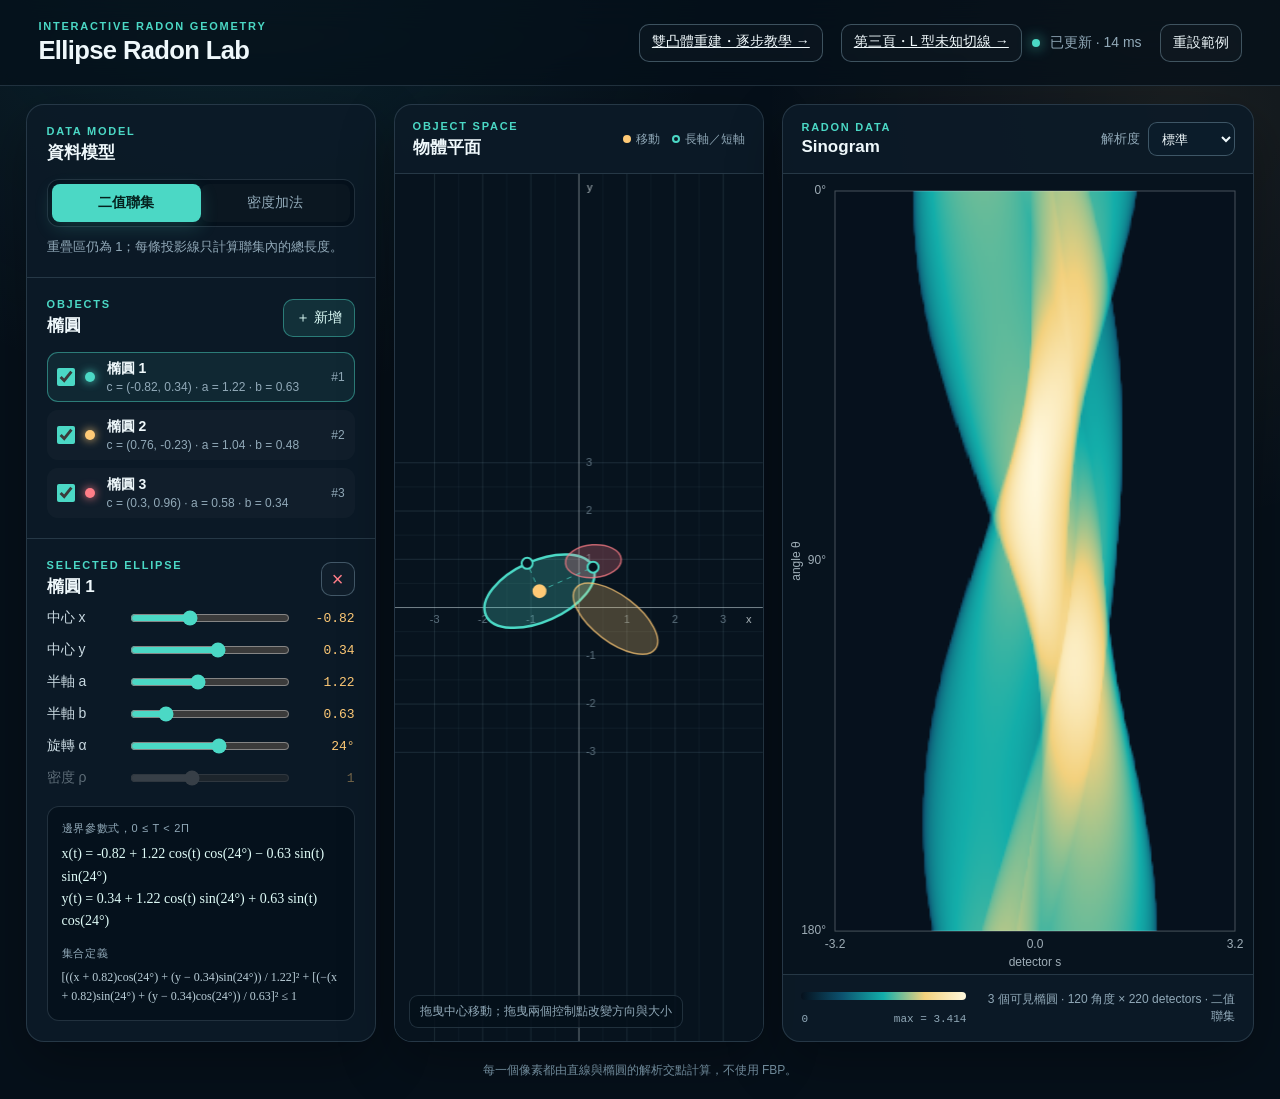
==== index.html @ c1998e99 "Add L-shape unknown-cut experiment and step-by-step reconstruction pages Search cuts using total sin" ====
<!doctype html>
<html lang="zh-Hant">
<head>
  <meta charset="utf-8">
  <meta name="viewport" content="width=device-width, initial-scale=1">
  <meta name="description" content="互動式橢圓 Radon transform 與 sinogram 視覺化工具">
  <meta name="theme-color" content="#08131f">
  <title>Ellipse Radon Lab</title>
  <link rel="icon" href="data:image/svg+xml,%3Csvg xmlns='http://www.w3.org/2000/svg' viewBox='0 0 64 64'%3E%3Crect width='64' height='64' rx='14' fill='%2308131f'/%3E%3Cellipse cx='29' cy='32' rx='20' ry='11' transform='rotate(-24 29 32)' fill='none' stroke='%234bd8c5' stroke-width='5'/%3E%3Cpath d='M49 12v40' stroke='%23ffca76' stroke-width='4' stroke-linecap='round'/%3E%3C/svg%3E">
  <link rel="stylesheet" href="styles.css">
</head>
<body>
  <header class="topbar">
    <div>
      <p class="eyebrow">INTERACTIVE RADON GEOMETRY</p>
      <h1>Ellipse Radon Lab</h1>
    </div>
    <div class="top-actions">
      <a class="button button-quiet" href="tutorial/index.html">雙凸體重建・逐步教學 →</a>
      <a class="button button-quiet" href="concave/index.html">第三頁・L 型未知切線 →</a>
      <span class="status-dot" aria-hidden="true"></span>
      <span id="computeStatus">準備完成</span>
      <button id="resetButton" class="button button-quiet" type="button">重設範例</button>
    </div>
  </header>

  <main class="workspace">
    <aside class="panel controls-panel" aria-label="橢圓控制區">
      <section class="section-block intro-block">
        <div class="section-heading">
          <div>
            <p class="section-kicker">DATA MODEL</p>
            <h2>資料模型</h2>
          </div>
        </div>
        <div class="segmented" role="radiogroup" aria-label="資料模型">
          <button class="segment is-active" type="button" data-mode="binary" role="radio" aria-checked="true">二值聯集</button>
          <button class="segment" type="button" data-mode="additive" role="radio" aria-checked="false">密度加法</button>
        </div>
        <p id="modeNote" class="supporting-text">重疊區仍為 1；每條射線只計算聯集內的總長度。</p>
      </section>

      <section class="section-block">
        <div class="section-heading">
          <div>
            <p class="section-kicker">OBJECTS</p>
            <h2>橢圓</h2>
          </div>
          <button id="addEllipseButton" class="button button-primary" type="button">＋ 新增</button>
        </div>
        <div id="ellipseList" class="ellipse-list" aria-live="polite"></div>
      </section>

      <section id="parameterSection" class="section-block parameter-section">
        <div class="section-heading compact-heading">
          <div>
            <p class="section-kicker">SELECTED ELLIPSE</p>
            <h2 id="selectedTitle">橢圓 1</h2>
          </div>
          <button id="deleteEllipseButton" class="icon-button danger" type="button" aria-label="刪除目前橢圓" title="刪除目前橢圓">×</button>
        </div>
        <div id="parameterControls" class="parameter-controls"></div>
        <div class="equation-card">
          <p class="equation-label">邊界參數式，0 ≤ t &lt; 2π</p>
          <div id="parametricEquation" class="equation"></div>
          <p class="equation-label equation-label-secondary">集合定義</p>
          <div id="implicitEquation" class="equation equation-small"></div>
        </div>
      </section>
    </aside>

    <section class="visual-column">
      <article class="panel canvas-card object-card">
        <div class="card-heading">
          <div>
            <p class="section-kicker">OBJECT SPACE</p>
            <h2>物體平面</h2>
          </div>
          <div class="legend-inline">
            <span><i class="legend-mark center-mark"></i>移動</span>
            <span><i class="legend-mark handle-mark"></i>長軸／短軸</span>
          </div>
        </div>
        <div class="canvas-wrap object-wrap">
          <canvas id="objectCanvas" tabindex="0" aria-label="可拖曳的橢圓物體平面；拖曳中心可移動，拖曳控制點可改變軸長與旋轉角度"></canvas>
          <div class="canvas-hint">拖曳中心移動；拖曳兩個控制點改變方向與大小</div>
        </div>
      </article>

      <article class="panel canvas-card sinogram-card">
        <div class="card-heading">
          <div>
            <p class="section-kicker">RADON DATA</p>
            <h2>Sinogram</h2>
          </div>
          <label class="select-label" for="resolutionSelect">
            解析度
            <select id="resolutionSelect">
              <option value="fast">快速</option>
              <option value="standard" selected>標準</option>
              <option value="fine">精細</option>
            </select>
          </label>
        </div>
        <div class="canvas-wrap sinogram-wrap">
          <canvas id="sinogramCanvas" aria-label="由目前橢圓配置計算出的 sinogram 熱度圖"></canvas>
        </div>
        <div class="sinogram-footer">
          <div class="color-scale" aria-hidden="true"></div>
          <div class="scale-labels"><span>0</span><span id="maxValueLabel">max = 0</span></div>
          <div id="dataSummary" class="data-summary">0 個可見橢圓</div>
        </div>
      </article>
    </section>
  </main>

  <footer>
    <p>每一個像素都由直線與橢圓的解析交點計算，不使用 FBP。</p>
  </footer>

  <script src="app.js"></script>
</body>
</html>
---- styles.css ----
:root {
  color-scheme: dark;
  --bg: #06101a;
  --panel: rgba(12, 27, 40, 0.92);
  --panel-2: #10283a;
  --line: rgba(159, 195, 214, 0.18);
  --line-strong: rgba(159, 195, 214, 0.35);
  --text: #eff8fb;
  --muted: #91a9b8;
  --teal: #4bd8c5;
  --teal-deep: #0f9f94;
  --gold: #ffca76;
  --danger: #ff7e88;
  --shadow: 0 20px 55px rgba(0, 0, 0, 0.3);
  font-family: Inter, "Noto Sans TC", "PingFang TC", "Microsoft JhengHei", sans-serif;
}

* { box-sizing: border-box; }

html { min-width: 320px; background: var(--bg); }

body {
  min-height: 100vh;
  margin: 0;
  color: var(--text);
  background:
    radial-gradient(circle at 18% -10%, rgba(44, 134, 143, 0.2), transparent 32rem),
    radial-gradient(circle at 92% 10%, rgba(255, 202, 118, 0.08), transparent 26rem),
    var(--bg);
  font-size: 16px;
}

button, input, select { font: inherit; }
button, select, input[type="range"] { cursor: pointer; }
button:focus-visible, input:focus-visible, select:focus-visible, canvas:focus-visible {
  outline: 2px solid var(--gold);
  outline-offset: 3px;
}

.topbar {
  display: flex;
  align-items: center;
  justify-content: space-between;
  gap: 20px;
  min-height: 86px;
  padding: 18px clamp(18px, 3vw, 42px);
  border-bottom: 1px solid var(--line);
  background: rgba(5, 16, 26, 0.72);
  backdrop-filter: blur(16px);
}

h1, h2, p { margin: 0; }
h1 { font-size: clamp(22px, 2vw, 30px); font-weight: 650; letter-spacing: -0.025em; }
h2 { font-size: 17px; font-weight: 650; }
.eyebrow, .section-kicker {
  color: var(--teal);
  font-size: 11px;
  font-weight: 750;
  letter-spacing: 0.16em;
}
.eyebrow { margin-bottom: 4px; }
.top-actions { display: flex; align-items: center; gap: 10px; color: var(--muted); font-size: 14px; }
.status-dot { width: 8px; height: 8px; border-radius: 50%; background: var(--teal); box-shadow: 0 0 14px var(--teal); }

.workspace {
  display: grid;
  grid-template-columns: minmax(300px, 350px) minmax(0, 1fr);
  gap: 18px;
  width: min(1540px, 100%);
  min-height: calc(100vh - 126px);
  margin: 0 auto;
  padding: 18px clamp(14px, 2vw, 28px) 20px;
}

.panel {
  border: 1px solid var(--line);
  border-radius: 18px;
  background: var(--panel);
  box-shadow: var(--shadow);
  overflow: hidden;
}

.controls-panel { align-self: stretch; overflow: visible; }
.section-block { padding: 20px; border-bottom: 1px solid var(--line); }
.section-block:last-child { border-bottom: 0; }
.section-heading, .card-heading { display: flex; align-items: center; justify-content: space-between; gap: 14px; }
.section-heading { margin-bottom: 15px; }
.section-heading .section-kicker, .card-heading .section-kicker { margin-bottom: 4px; }
.compact-heading { margin-bottom: 10px; }

.button, .icon-button, .segment {
  border: 1px solid var(--line-strong);
  color: var(--text);
  background: rgba(255, 255, 255, 0.025);
}
.button { min-height: 38px; padding: 8px 12px; border-radius: 10px; font-size: 14px; }
.button:hover, .icon-button:hover { border-color: rgba(75, 216, 197, 0.65); background: rgba(75, 216, 197, 0.08); }
.button-primary { border-color: rgba(75, 216, 197, 0.45); color: #dffffa; background: rgba(75, 216, 197, 0.12); }
.button-quiet { margin-left: 8px; }
.icon-button { width: 34px; height: 34px; border-radius: 10px; font-size: 20px; line-height: 1; }
.icon-button.danger { color: var(--danger); }

.segmented { display: grid; grid-template-columns: 1fr 1fr; padding: 4px; border: 1px solid var(--line); border-radius: 12px; background: rgba(3, 12, 20, 0.55); }
.segment { min-height: 38px; border: 0; border-radius: 8px; color: var(--muted); font-size: 14px; }
.segment.is-active { color: #05221f; background: var(--teal); font-weight: 700; box-shadow: 0 6px 18px rgba(75, 216, 197, 0.18); }
.supporting-text { margin-top: 10px; color: var(--muted); font-size: 13px; line-height: 1.55; }

.ellipse-list { display: grid; gap: 8px; }
.ellipse-row {
  display: grid;
  grid-template-columns: auto 12px minmax(0, 1fr) auto;
  align-items: center;
  gap: 10px;
  width: 100%;
  min-height: 43px;
  padding: 7px 9px;
  border: 1px solid transparent;
  border-radius: 11px;
  color: var(--text);
  background: rgba(255, 255, 255, 0.025);
}
.ellipse-row:hover { background: rgba(255, 255, 255, 0.05); }
.ellipse-row.is-selected { border-color: rgba(75, 216, 197, 0.48); background: rgba(75, 216, 197, 0.08); }
.visibility-toggle { width: 18px; height: 18px; margin: 0; accent-color: var(--teal); }
.color-dot { width: 10px; height: 10px; border-radius: 50%; box-shadow: 0 0 10px currentColor; }
.ellipse-select { min-width: 0; padding: 0; border: 0; color: inherit; background: transparent; text-align: left; cursor: pointer; }
.ellipse-select strong, .ellipse-select small { display: block; overflow: hidden; text-overflow: ellipsis; white-space: nowrap; }
.ellipse-select strong { font-size: 14px; font-weight: 620; }
.ellipse-select small { margin-top: 2px; color: var(--muted); font-size: 12px; }
.row-id { color: var(--muted); font-variant-numeric: tabular-nums; font-size: 12px; }

.parameter-controls { display: grid; gap: 12px; }
.control-row { display: grid; grid-template-columns: 72px minmax(0, 1fr) 58px; align-items: center; gap: 9px; }
.control-row label { color: #c9d9e1; font-size: 14px; }
.control-row input[type="range"] { width: 100%; accent-color: var(--teal); }
.control-row output { color: var(--gold); font-family: "SFMono-Regular", Consolas, monospace; font-size: 13px; text-align: right; }
.control-row.is-muted { opacity: 0.42; }
.control-row.is-muted input { cursor: not-allowed; }

.equation-card { margin-top: 18px; padding: 14px; border: 1px solid var(--line); border-radius: 12px; background: rgba(3, 12, 20, 0.55); }
.equation-label { color: var(--muted); font-size: 11px; letter-spacing: 0.06em; text-transform: uppercase; }
.equation-label-secondary { margin-top: 13px; }
.equation { margin-top: 7px; color: #dffbf7; font-family: "STIX Two Math", "Cambria Math", Georgia, serif; font-size: 14px; line-height: 1.6; overflow-wrap: anywhere; }
.equation-small { color: #b9cdd7; font-size: 12px; }

.visual-column { display: grid; grid-template-columns: minmax(0, 0.88fr) minmax(0, 1.12fr); gap: 18px; min-height: 0; }
.canvas-card { display: flex; min-height: 610px; flex-direction: column; }
.card-heading { min-height: 69px; padding: 14px 18px; border-bottom: 1px solid var(--line); }
.canvas-wrap { position: relative; flex: 1; min-height: 420px; background: #07131e; }
canvas { display: block; width: 100%; height: 100%; }
#objectCanvas { cursor: crosshair; touch-action: none; }
.canvas-hint { position: absolute; left: 14px; bottom: 13px; padding: 7px 10px; border: 1px solid var(--line); border-radius: 9px; color: var(--muted); background: rgba(5, 16, 26, 0.78); font-size: 12px; pointer-events: none; }
.legend-inline { display: flex; gap: 12px; color: var(--muted); font-size: 12px; }
.legend-inline span { display: flex; align-items: center; gap: 5px; }
.legend-mark { display: inline-block; width: 8px; height: 8px; border-radius: 50%; }
.center-mark { background: var(--gold); }
.handle-mark { border: 2px solid var(--teal); background: transparent; }

.select-label { display: flex; align-items: center; gap: 8px; color: var(--muted); font-size: 13px; }
select { min-height: 34px; padding: 5px 30px 5px 9px; border: 1px solid var(--line-strong); border-radius: 9px; color: var(--text); background: #0b1c2a; }
.sinogram-footer { position: relative; display: grid; grid-template-columns: minmax(110px, 165px) minmax(0, 1fr); align-items: center; column-gap: 14px; row-gap: 4px; min-height: 67px; padding: 12px 18px; border-top: 1px solid var(--line); }
.color-scale { height: 8px; border-radius: 999px; background: linear-gradient(90deg, #06111d, #0c526f, #13aeaa, #f3d17d, #fff8dd); }
.scale-labels { grid-column: 1; display: flex; justify-content: space-between; color: var(--muted); font-family: "SFMono-Regular", Consolas, monospace; font-size: 11px; }
.data-summary { grid-column: 2; grid-row: 1 / span 2; justify-self: end; max-width: 100%; color: var(--muted); font-size: 12px; line-height: 1.45; text-align: right; }

footer { padding: 0 20px 20px; color: #6f8999; font-size: 12px; text-align: center; }

@media (max-width: 1180px) {
  .workspace { grid-template-columns: 315px minmax(0, 1fr); }
  .visual-column { grid-template-columns: 1fr; }
  .canvas-card { min-height: 540px; }
}

@media (max-width: 780px) {
  .topbar { align-items: flex-start; }
  .top-actions { flex-wrap: wrap; justify-content: flex-end; }
  #computeStatus, .status-dot { display: none; }
  .workspace { grid-template-columns: 1fr; }
  .controls-panel { order: 0; }
  .visual-column { order: 1; }
  .canvas-card { min-height: 500px; }
}

@media (max-width: 520px) {
  .topbar { padding: 15px; }
  .button-quiet { margin-left: 0; }
  .workspace { padding: 10px; }
  .section-block, .card-heading { padding-left: 14px; padding-right: 14px; }
  .control-row { grid-template-columns: 62px minmax(0, 1fr) 52px; }
  .legend-inline { display: none; }
  .select-label { font-size: 0; }
  .select-label select { font-size: 13px; }
  .canvas-card { min-height: 460px; }
  .canvas-wrap { min-height: 360px; }
}
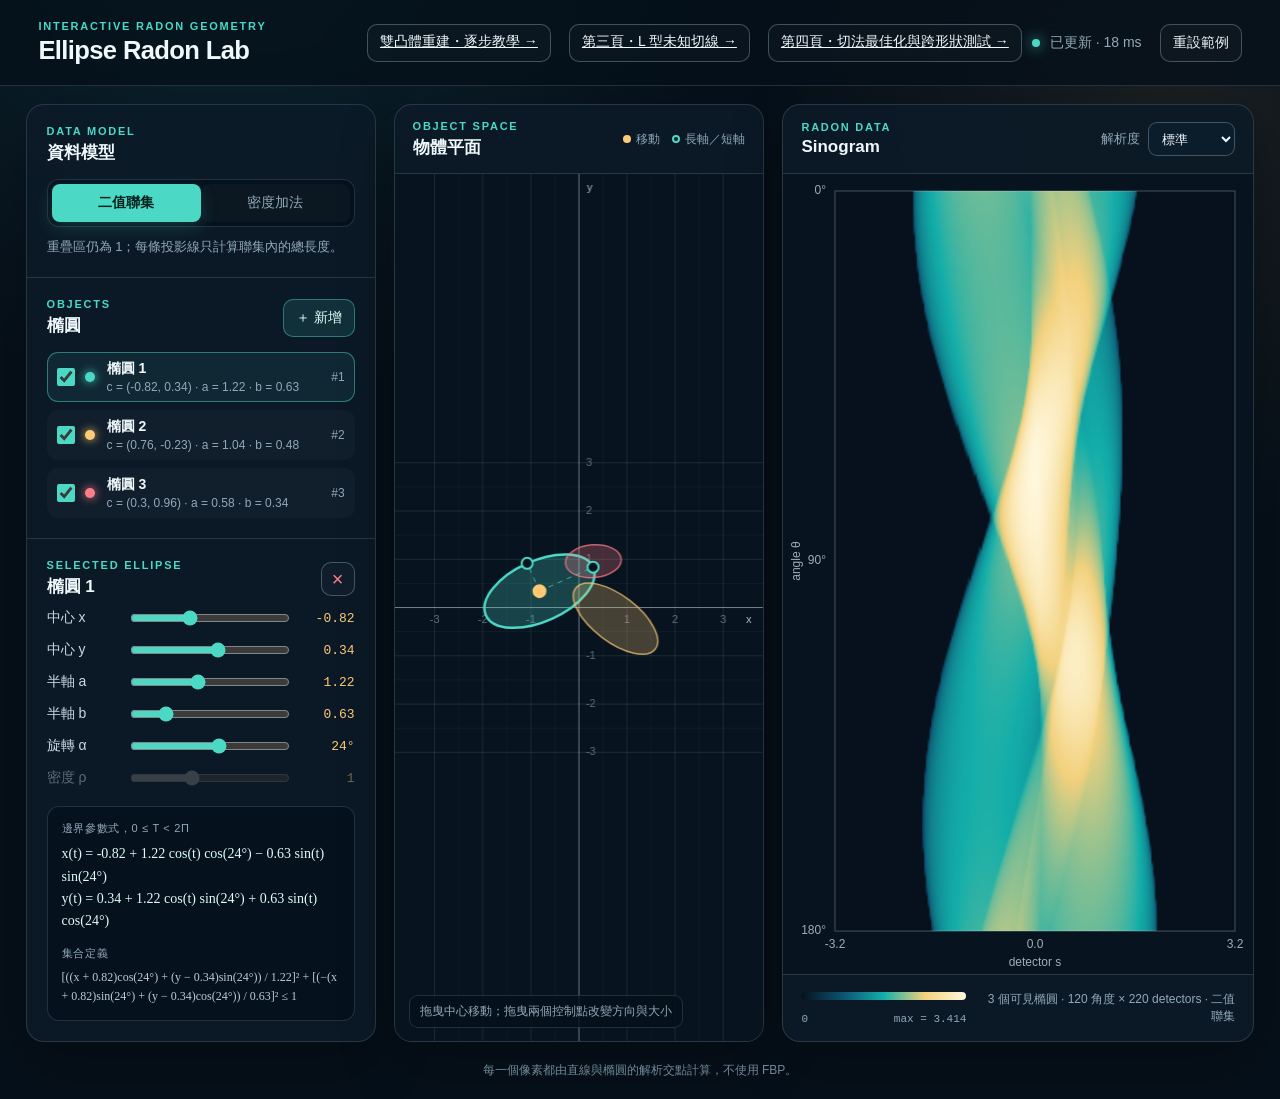
==== commit a718d4e3: "Define finite cut optimization and test six nonconvex phantoms" ====
--- a/index.html
+++ b/index.html
@@ -18,6 +18,7 @@
     <div class="top-actions">
       <a class="button button-quiet" href="tutorial/index.html">雙凸體重建・逐步教學 →</a>
       <a class="button button-quiet" href="concave/index.html">第三頁・L 型未知切線 →</a>
+      <a class="button button-quiet" href="concave/optimization.html">第四頁・切法最佳化與跨形狀測試 →</a>
       <span class="status-dot" aria-hidden="true"></span>
       <span id="computeStatus">準備完成</span>
       <button id="resetButton" class="button button-quiet" type="button">重設範例</button>
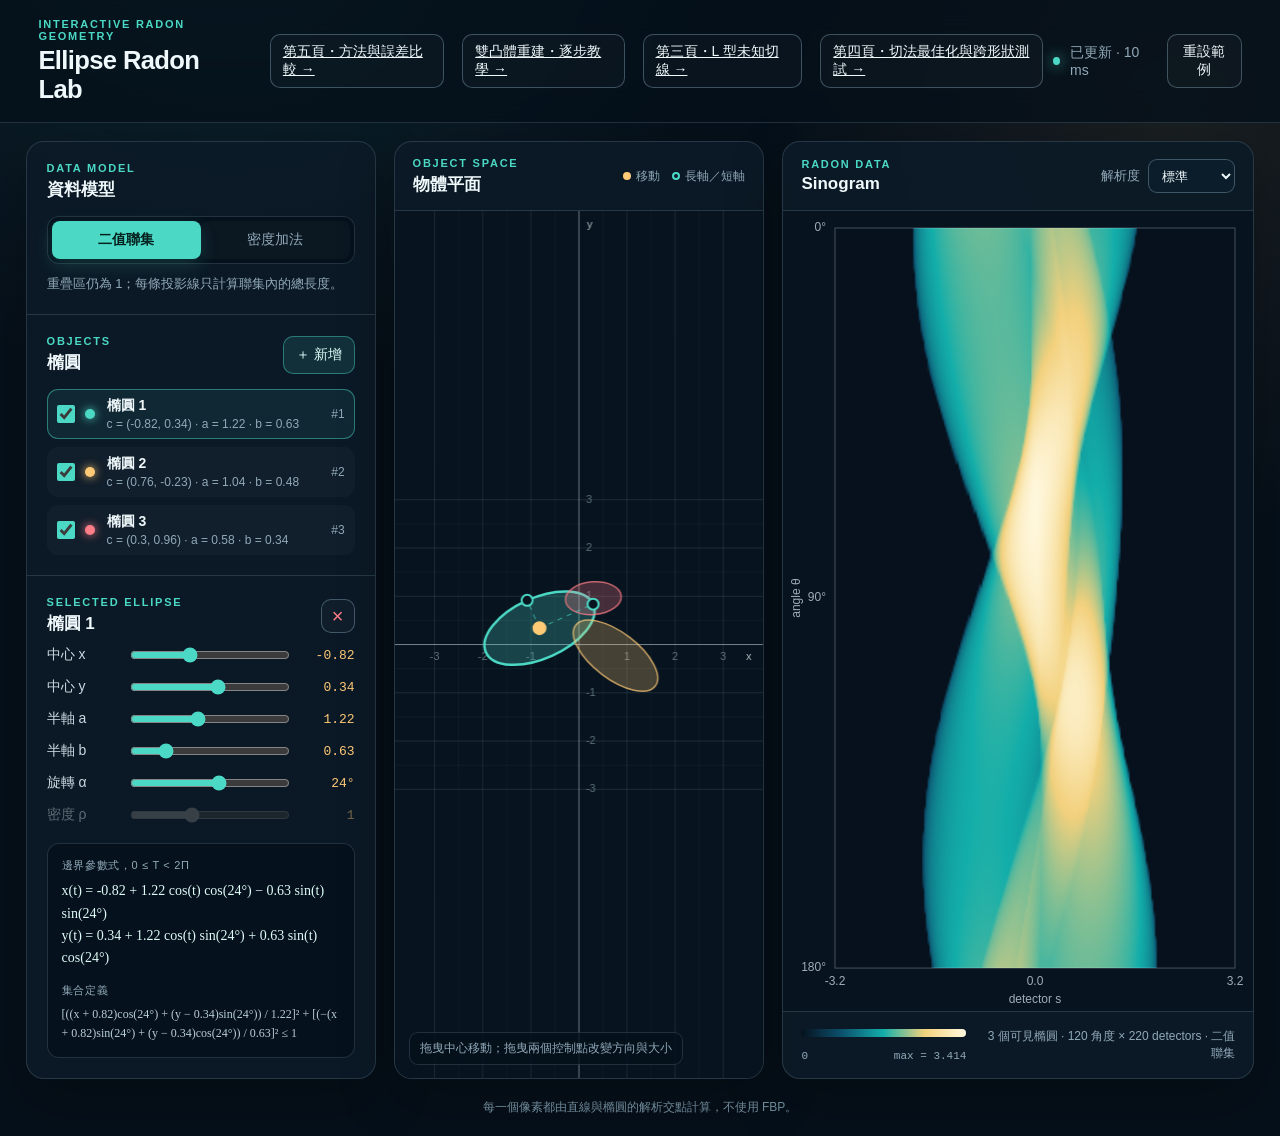
==== commit ffb43e4b: "Link fifth-page comparison from homepage" ====
--- a/index.html
+++ b/index.html
@@ -16,6 +16,7 @@
       <h1>Ellipse Radon Lab</h1>
     </div>
     <div class="top-actions">
+      <a class="button button-quiet" href="results/index.html">第五頁・方法與誤差比較 →</a>
       <a class="button button-quiet" href="tutorial/index.html">雙凸體重建・逐步教學 →</a>
       <a class="button button-quiet" href="concave/index.html">第三頁・L 型未知切線 →</a>
       <a class="button button-quiet" href="concave/optimization.html">第四頁・切法最佳化與跨形狀測試 →</a>
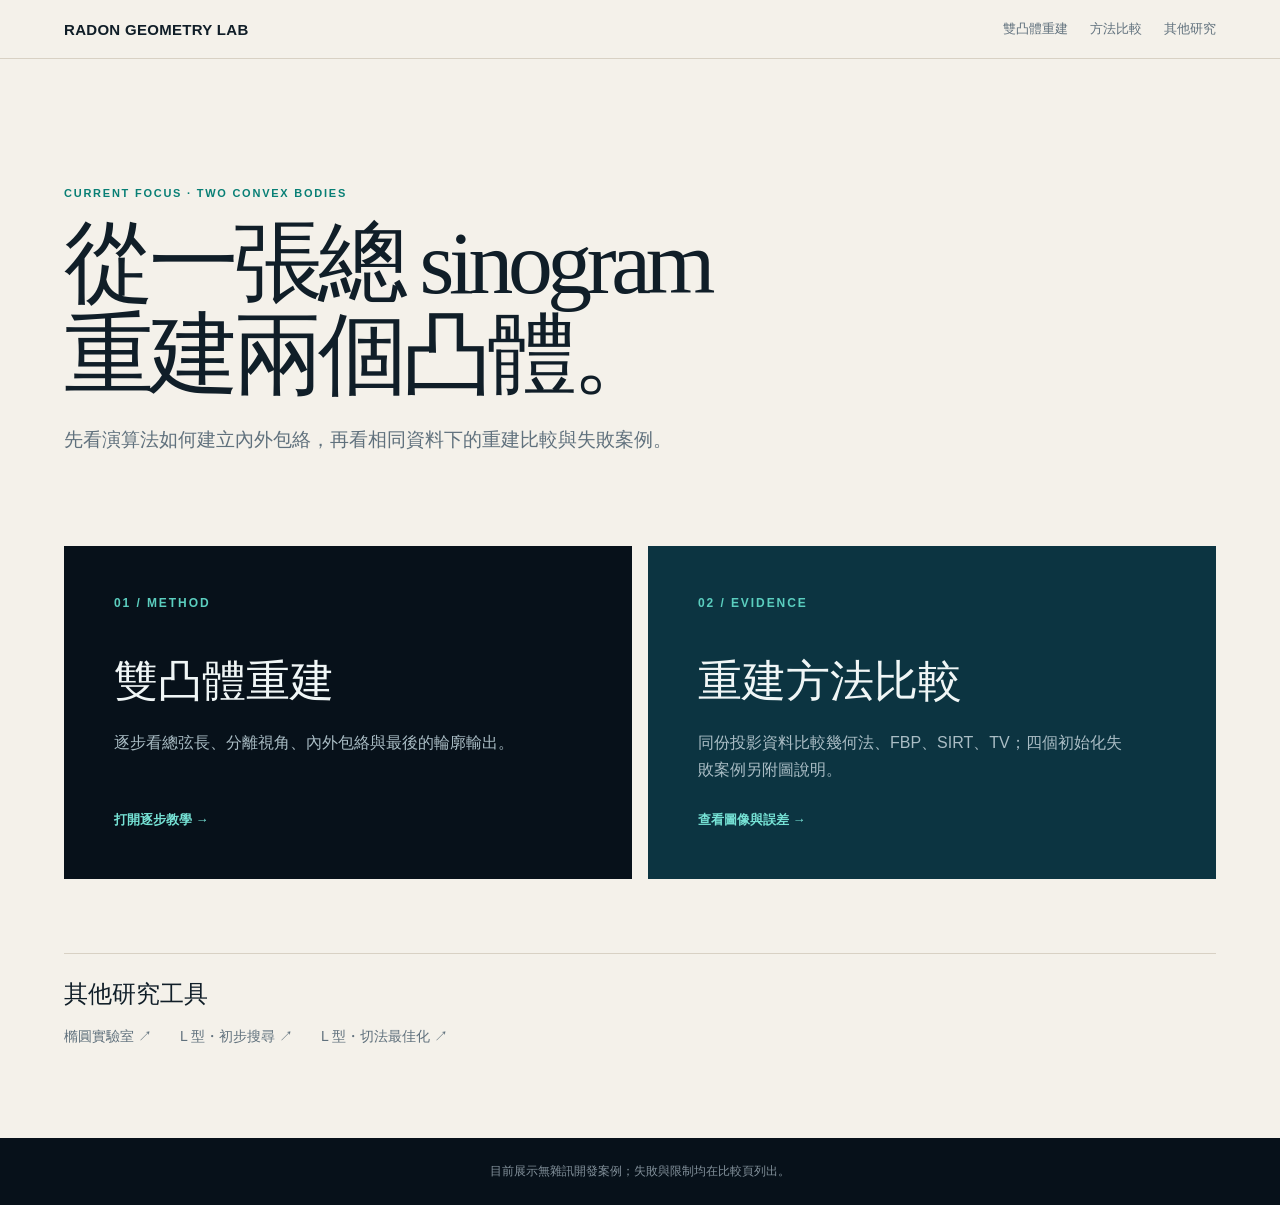
==== commit 6818ae00: "Refocus site on two-body reconstruction and comparison" ====
--- a/index.html
+++ b/index.html
@@ -3,123 +3,49 @@
 <head>
   <meta charset="utf-8">
   <meta name="viewport" content="width=device-width, initial-scale=1">
-  <meta name="description" content="互動式橢圓 Radon transform 與 sinogram 視覺化工具">
-  <meta name="theme-color" content="#08131f">
-  <title>Ellipse Radon Lab</title>
-  <link rel="icon" href="data:image/svg+xml,%3Csvg xmlns='http://www.w3.org/2000/svg' viewBox='0 0 64 64'%3E%3Crect width='64' height='64' rx='14' fill='%2308131f'/%3E%3Cellipse cx='29' cy='32' rx='20' ry='11' transform='rotate(-24 29 32)' fill='none' stroke='%234bd8c5' stroke-width='5'/%3E%3Cpath d='M49 12v40' stroke='%23ffca76' stroke-width='4' stroke-linecap='round'/%3E%3C/svg%3E">
-  <link rel="stylesheet" href="styles.css">
+  <meta name="description" content="雙凸體 Radon 幾何重建教學、方法比較與失敗案例。">
+  <title>雙凸體重建｜Radon Geometry Lab</title>
+  <link rel="icon" href="data:,">
+  <link rel="stylesheet" href="home.css">
 </head>
 <body>
   <header class="topbar">
-    <div>
-      <p class="eyebrow">INTERACTIVE RADON GEOMETRY</p>
-      <h1>Ellipse Radon Lab</h1>
-    </div>
-    <div class="top-actions">
-      <a class="button button-quiet" href="results/index.html">第五頁・方法與誤差比較 →</a>
-      <a class="button button-quiet" href="tutorial/index.html">雙凸體重建・逐步教學 →</a>
-      <a class="button button-quiet" href="concave/index.html">第三頁・L 型未知切線 →</a>
-      <a class="button button-quiet" href="concave/optimization.html">第四頁・切法最佳化與跨形狀測試 →</a>
-      <span class="status-dot" aria-hidden="true"></span>
-      <span id="computeStatus">準備完成</span>
-      <button id="resetButton" class="button button-quiet" type="button">重設範例</button>
-    </div>
+    <a class="brand" href="index.html">RADON GEOMETRY LAB</a>
+    <nav aria-label="主要導覽">
+      <a href="tutorial/index.html">雙凸體重建</a>
+      <a href="results/index.html">方法比較</a>
+      <a href="#other">其他研究</a>
+    </nav>
   </header>
-
-  <main class="workspace">
-    <aside class="panel controls-panel" aria-label="橢圓控制區">
-      <section class="section-block intro-block">
-        <div class="section-heading">
-          <div>
-            <p class="section-kicker">DATA MODEL</p>
-            <h2>資料模型</h2>
-          </div>
-        </div>
-        <div class="segmented" role="radiogroup" aria-label="資料模型">
-          <button class="segment is-active" type="button" data-mode="binary" role="radio" aria-checked="true">二值聯集</button>
-          <button class="segment" type="button" data-mode="additive" role="radio" aria-checked="false">密度加法</button>
-        </div>
-        <p id="modeNote" class="supporting-text">重疊區仍為 1；每條射線只計算聯集內的總長度。</p>
-      </section>
-
-      <section class="section-block">
-        <div class="section-heading">
-          <div>
-            <p class="section-kicker">OBJECTS</p>
-            <h2>橢圓</h2>
-          </div>
-          <button id="addEllipseButton" class="button button-primary" type="button">＋ 新增</button>
-        </div>
-        <div id="ellipseList" class="ellipse-list" aria-live="polite"></div>
-      </section>
-
-      <section id="parameterSection" class="section-block parameter-section">
-        <div class="section-heading compact-heading">
-          <div>
-            <p class="section-kicker">SELECTED ELLIPSE</p>
-            <h2 id="selectedTitle">橢圓 1</h2>
-          </div>
-          <button id="deleteEllipseButton" class="icon-button danger" type="button" aria-label="刪除目前橢圓" title="刪除目前橢圓">×</button>
-        </div>
-        <div id="parameterControls" class="parameter-controls"></div>
-        <div class="equation-card">
-          <p class="equation-label">邊界參數式，0 ≤ t &lt; 2π</p>
-          <div id="parametricEquation" class="equation"></div>
-          <p class="equation-label equation-label-secondary">集合定義</p>
-          <div id="implicitEquation" class="equation equation-small"></div>
-        </div>
-      </section>
-    </aside>
-
-    <section class="visual-column">
-      <article class="panel canvas-card object-card">
-        <div class="card-heading">
-          <div>
-            <p class="section-kicker">OBJECT SPACE</p>
-            <h2>物體平面</h2>
-          </div>
-          <div class="legend-inline">
-            <span><i class="legend-mark center-mark"></i>移動</span>
-            <span><i class="legend-mark handle-mark"></i>長軸／短軸</span>
-          </div>
-        </div>
-        <div class="canvas-wrap object-wrap">
-          <canvas id="objectCanvas" tabindex="0" aria-label="可拖曳的橢圓物體平面；拖曳中心可移動，拖曳控制點可改變軸長與旋轉角度"></canvas>
-          <div class="canvas-hint">拖曳中心移動；拖曳兩個控制點改變方向與大小</div>
-        </div>
-      </article>
-
-      <article class="panel canvas-card sinogram-card">
-        <div class="card-heading">
-          <div>
-            <p class="section-kicker">RADON DATA</p>
-            <h2>Sinogram</h2>
-          </div>
-          <label class="select-label" for="resolutionSelect">
-            解析度
-            <select id="resolutionSelect">
-              <option value="fast">快速</option>
-              <option value="standard" selected>標準</option>
-              <option value="fine">精細</option>
-            </select>
-          </label>
-        </div>
-        <div class="canvas-wrap sinogram-wrap">
-          <canvas id="sinogramCanvas" aria-label="由目前橢圓配置計算出的 sinogram 熱度圖"></canvas>
-        </div>
-        <div class="sinogram-footer">
-          <div class="color-scale" aria-hidden="true"></div>
-          <div class="scale-labels"><span>0</span><span id="maxValueLabel">max = 0</span></div>
-          <div id="dataSummary" class="data-summary">0 個可見橢圓</div>
-        </div>
-      </article>
+  <main>
+    <section class="hero">
+      <p class="eyebrow">CURRENT FOCUS · TWO CONVEX BODIES</p>
+      <h1>從一張總 sinogram<br>重建兩個凸體。</h1>
+      <p>先看演算法如何建立內外包絡，再看相同資料下的重建比較與失敗案例。</p>
+    </section>
+    <section class="focus" aria-label="目前研究主線">
+      <a href="tutorial/index.html">
+        <span class="number">01 / METHOD</span>
+        <h2>雙凸體重建</h2>
+        <p>逐步看總弦長、分離視角、內外包絡與最後的輪廓輸出。</p>
+        <span class="go">打開逐步教學 →</span>
+      </a>
+      <a href="results/index.html">
+        <span class="number">02 / EVIDENCE</span>
+        <h2>重建方法比較</h2>
+        <p>同份投影資料比較幾何法、FBP、SIRT、TV；四個初始化失敗案例另附圖說明。</p>
+        <span class="go">查看圖像與誤差 →</span>
+      </a>
+    </section>
+    <section id="other" class="other">
+      <h2>其他研究工具</h2>
+      <div class="other-links">
+        <a href="ellipse/index.html">橢圓實驗室 ↗</a>
+        <a href="concave/index.html">L 型・初步搜尋 ↗</a>
+        <a href="concave/optimization.html">L 型・切法最佳化 ↗</a>
+      </div>
     </section>
   </main>
-
-  <footer>
-    <p>每一個像素都由直線與橢圓的解析交點計算，不使用 FBP。</p>
-  </footer>
-
-  <script src="app.js"></script>
+  <footer>目前展示無雜訊開發案例；失敗與限制均在比較頁列出。</footer>
 </body>
 </html>
--- a/home.css
+++ b/home.css
@@ -0,0 +1,45 @@
+:root {
+  color-scheme: light;
+  --paper: #f4f1ea;
+  --ink: #101e28;
+  --muted: #60717d;
+  --line: #d8d1c4;
+  --teal: #087f75;
+  --dark: #07111a;
+  font-family: Inter, "Noto Sans TC", "PingFang TC", "Microsoft JhengHei", sans-serif;
+}
+* { box-sizing: border-box; }
+html { scroll-behavior: smooth; }
+body { margin: 0; color: var(--ink); background: var(--paper); }
+a { color: inherit; }
+.topbar { display: flex; justify-content: space-between; align-items: center; gap: 20px; padding: 20px clamp(20px, 5vw, 72px); border-bottom: 1px solid var(--line); }
+.brand { font-size: 15px; font-weight: 750; text-decoration: none; letter-spacing: .02em; }
+.topbar nav { display: flex; flex-wrap: wrap; gap: 22px; }
+.topbar nav a { color: var(--muted); font-size: 13px; text-decoration: none; }
+.topbar nav a:hover, .other a:hover { color: var(--teal); }
+main { max-width: 1290px; margin: auto; padding: 0 clamp(20px, 5vw, 72px) 92px; }
+.hero { padding: clamp(68px, 10vw, 145px) 0 clamp(52px, 7vw, 90px); }
+.eyebrow { margin: 0 0 18px; color: var(--teal); font-size: 11px; font-weight: 800; letter-spacing: .16em; }
+h1, h2, h3, p { margin-top: 0; }
+h1 { max-width: 1050px; margin-bottom: 22px; font-family: Georgia, "Noto Serif TC", serif; font-size: clamp(44px, 7vw, 98px); font-weight: 500; line-height: 1.03; letter-spacing: -.06em; }
+.hero > p:last-child { max-width: 740px; margin-bottom: 0; color: var(--muted); font-size: clamp(16px, 1.5vw, 20px); line-height: 1.7; }
+.focus { display: grid; grid-template-columns: repeat(2, minmax(0, 1fr)); gap: 16px; }
+.focus a { display: flex; flex-direction: column; min-height: 310px; padding: clamp(26px, 4vw, 50px); background: var(--dark); color: #f0f6f6; text-decoration: none; }
+.focus a:nth-child(2) { background: #0c3441; }
+.number { color: #5bcebf; font-size: 12px; font-weight: 800; letter-spacing: .16em; }
+.focus h2 { margin: 42px 0 18px; font-family: Georgia, "Noto Serif TC", serif; font-size: clamp(30px, 3.4vw, 48px); font-weight: 500; }
+.focus p { max-width: 430px; margin-bottom: 28px; color: #aabdc5; line-height: 1.7; }
+.go { margin-top: auto; color: #76e2d5; font-size: 13px; font-weight: 700; }
+.focus a:hover .go { text-decoration: underline; }
+.other { margin-top: 74px; padding-top: 24px; border-top: 1px solid var(--line); }
+.other h2 { margin-bottom: 18px; font-family: Georgia, "Noto Serif TC", serif; font-size: 24px; font-weight: 500; }
+.other-links { display: flex; flex-wrap: wrap; gap: 12px 28px; }
+.other a { color: var(--muted); font-size: 14px; text-decoration: none; }
+footer { padding: 25px; color: #82909a; background: var(--dark); font-size: 12px; text-align: center; }
+@media (max-width: 700px) {
+  .topbar { align-items: flex-start; flex-direction: column; }
+  .focus { grid-template-columns: 1fr; }
+  .focus a { min-height: 255px; }
+  .focus h2 { margin-top: 25px; }
+}
+@media (prefers-reduced-motion: reduce) { html { scroll-behavior: auto; } }
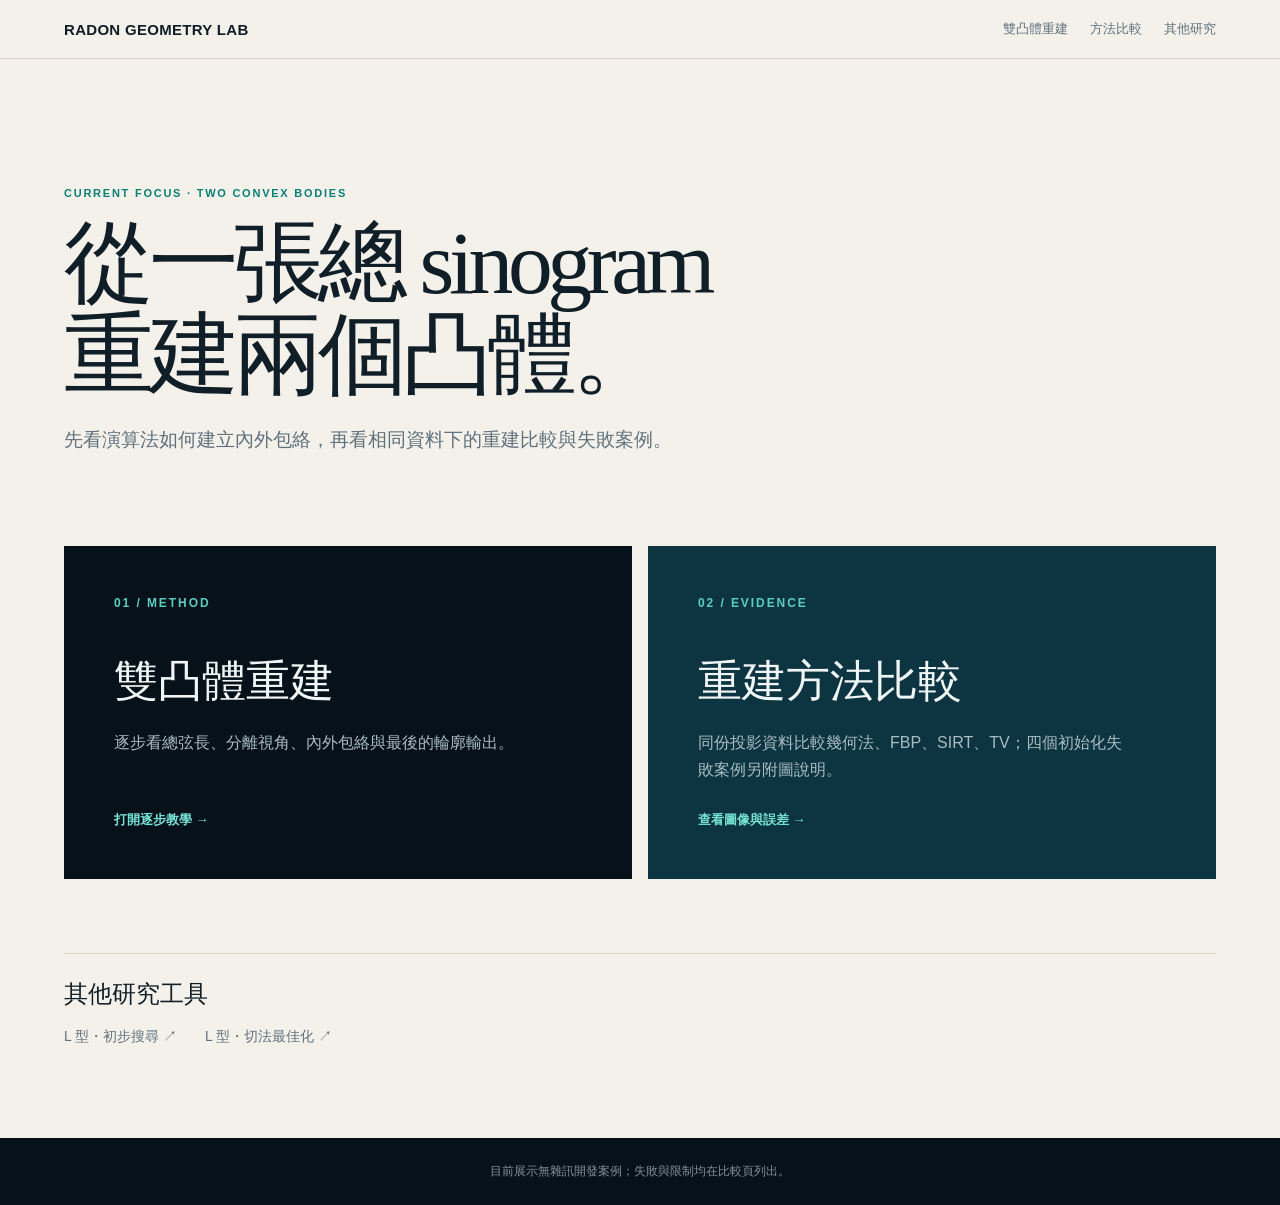
==== commit e26b968c: "Remove ellipse lab entry and obsolete documentation" ====
--- a/index.html
+++ b/index.html
@@ -40,7 +40,6 @@
     <section id="other" class="other">
       <h2>其他研究工具</h2>
       <div class="other-links">
-        <a href="ellipse/index.html">橢圓實驗室 ↗</a>
         <a href="concave/index.html">L 型・初步搜尋 ↗</a>
         <a href="concave/optimization.html">L 型・切法最佳化 ↗</a>
       </div>
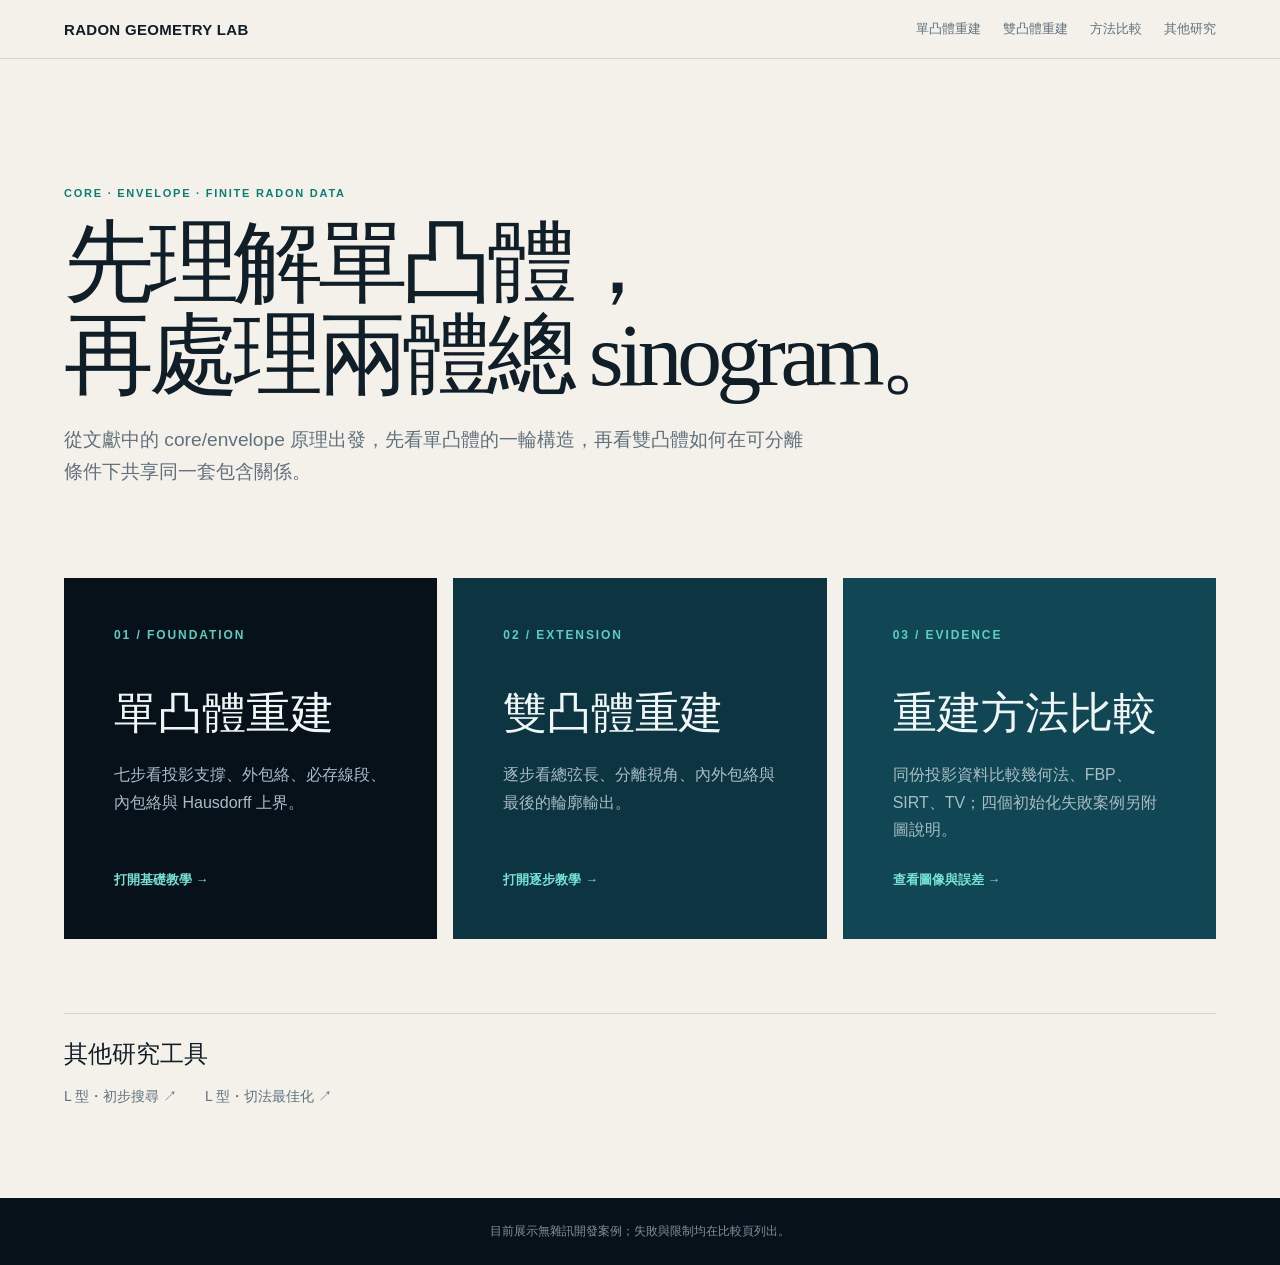
==== commit df82b969: "Add single-body tutorial to research path" ====
--- a/index.html
+++ b/index.html
@@ -3,8 +3,8 @@
 <head>
   <meta charset="utf-8">
   <meta name="viewport" content="width=device-width, initial-scale=1">
-  <meta name="description" content="雙凸體 Radon 幾何重建教學、方法比較與失敗案例。">
-  <title>雙凸體重建｜Radon Geometry Lab</title>
+  <meta name="description" content="單凸體與雙凸體 Radon 幾何包絡重建教學、方法比較與失敗案例。">
+  <title>凸體幾何重建｜Radon Geometry Lab</title>
   <link rel="icon" href="data:,">
   <link rel="stylesheet" href="home.css">
 </head>
@@ -12,6 +12,7 @@
   <header class="topbar">
     <a class="brand" href="index.html">RADON GEOMETRY LAB</a>
     <nav aria-label="主要導覽">
+      <a href="single/index.html">單凸體重建</a>
       <a href="tutorial/index.html">雙凸體重建</a>
       <a href="results/index.html">方法比較</a>
       <a href="#other">其他研究</a>
@@ -19,19 +20,25 @@
   </header>
   <main>
     <section class="hero">
-      <p class="eyebrow">CURRENT FOCUS · TWO CONVEX BODIES</p>
-      <h1>從一張總 sinogram<br>重建兩個凸體。</h1>
-      <p>先看演算法如何建立內外包絡，再看相同資料下的重建比較與失敗案例。</p>
+      <p class="eyebrow">CORE · ENVELOPE · FINITE RADON DATA</p>
+      <h1>先理解單凸體，<br>再處理兩體總 sinogram。</h1>
+      <p>從文獻中的 core/envelope 原理出發，先看單凸體的一輪構造，再看雙凸體如何在可分離條件下共享同一套包含關係。</p>
     </section>
     <section class="focus" aria-label="目前研究主線">
+      <a href="single/index.html">
+        <span class="number">01 / FOUNDATION</span>
+        <h2>單凸體重建</h2>
+        <p>七步看投影支撐、外包絡、必存線段、內包絡與 Hausdorff 上界。</p>
+        <span class="go">打開基礎教學 →</span>
+      </a>
       <a href="tutorial/index.html">
-        <span class="number">01 / METHOD</span>
+        <span class="number">02 / EXTENSION</span>
         <h2>雙凸體重建</h2>
         <p>逐步看總弦長、分離視角、內外包絡與最後的輪廓輸出。</p>
         <span class="go">打開逐步教學 →</span>
       </a>
       <a href="results/index.html">
-        <span class="number">02 / EVIDENCE</span>
+        <span class="number">03 / EVIDENCE</span>
         <h2>重建方法比較</h2>
         <p>同份投影資料比較幾何法、FBP、SIRT、TV；四個初始化失敗案例另附圖說明。</p>
         <span class="go">查看圖像與誤差 →</span>
--- a/home.css
+++ b/home.css
@@ -23,9 +23,10 @@
 h1, h2, h3, p { margin-top: 0; }
 h1 { max-width: 1050px; margin-bottom: 22px; font-family: Georgia, "Noto Serif TC", serif; font-size: clamp(44px, 7vw, 98px); font-weight: 500; line-height: 1.03; letter-spacing: -.06em; }
 .hero > p:last-child { max-width: 740px; margin-bottom: 0; color: var(--muted); font-size: clamp(16px, 1.5vw, 20px); line-height: 1.7; }
-.focus { display: grid; grid-template-columns: repeat(2, minmax(0, 1fr)); gap: 16px; }
+.focus { display: grid; grid-template-columns: repeat(3, minmax(0, 1fr)); gap: 16px; }
 .focus a { display: flex; flex-direction: column; min-height: 310px; padding: clamp(26px, 4vw, 50px); background: var(--dark); color: #f0f6f6; text-decoration: none; }
 .focus a:nth-child(2) { background: #0c3441; }
+.focus a:nth-child(3) { background: #114754; }
 .number { color: #5bcebf; font-size: 12px; font-weight: 800; letter-spacing: .16em; }
 .focus h2 { margin: 42px 0 18px; font-family: Georgia, "Noto Serif TC", serif; font-size: clamp(30px, 3.4vw, 48px); font-weight: 500; }
 .focus p { max-width: 430px; margin-bottom: 28px; color: #aabdc5; line-height: 1.7; }
@@ -42,4 +43,5 @@
   .focus a { min-height: 255px; }
   .focus h2 { margin-top: 25px; }
 }
+@media (max-width: 980px) and (min-width: 701px) { .focus { grid-template-columns: 1fr 1fr; } .focus a:last-child { grid-column: 1 / -1; } }
 @media (prefers-reduced-motion: reduce) { html { scroll-behavior: auto; } }
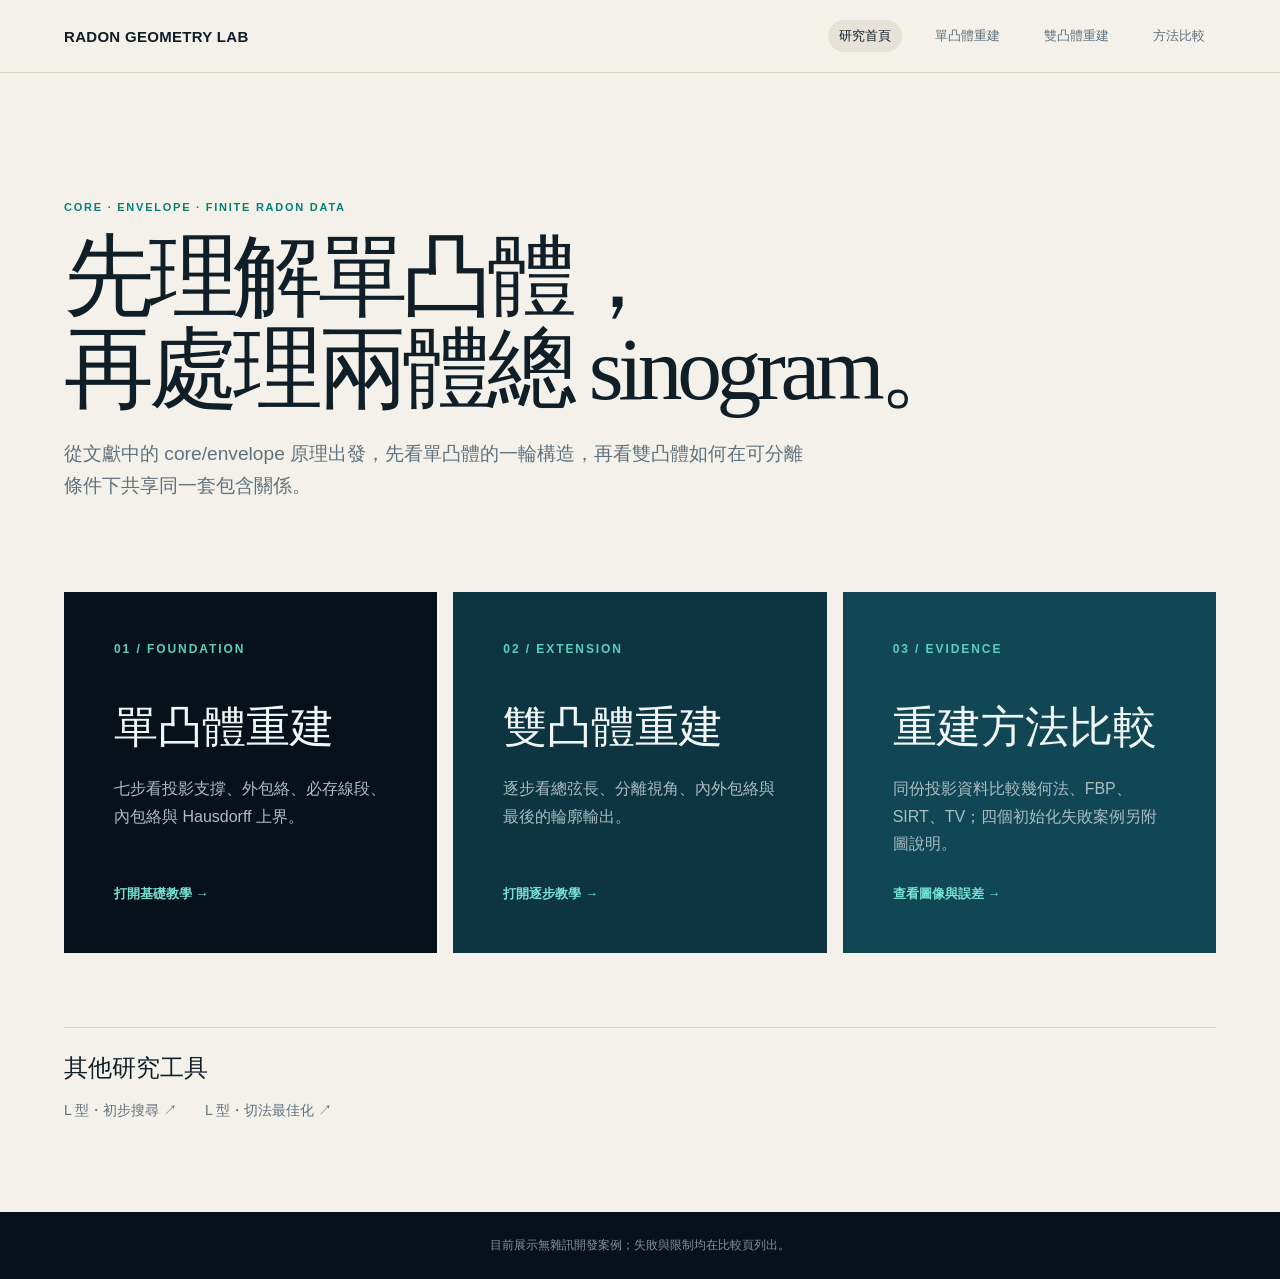
==== commit c16b8bb5: "Unify research navigation and add single-body link" ====
--- a/index.html
+++ b/index.html
@@ -7,15 +7,16 @@
   <title>凸體幾何重建｜Radon Geometry Lab</title>
   <link rel="icon" href="data:,">
   <link rel="stylesheet" href="home.css">
+  <link rel="stylesheet" href="shared-nav.css">
 </head>
 <body>
   <header class="topbar">
     <a class="brand" href="index.html">RADON GEOMETRY LAB</a>
-    <nav aria-label="主要導覽">
+    <nav class="research-nav" aria-label="研究導覽">
+      <a href="index.html" aria-current="page">研究首頁</a>
       <a href="single/index.html">單凸體重建</a>
       <a href="tutorial/index.html">雙凸體重建</a>
       <a href="results/index.html">方法比較</a>
-      <a href="#other">其他研究</a>
     </nav>
   </header>
   <main>
--- a/shared-nav.css
+++ b/shared-nav.css
@@ -0,0 +1,40 @@
+.research-nav {
+  display: flex;
+  align-items: center;
+  gap: 8px;
+  flex-wrap: wrap;
+  font-size: 13px;
+}
+.research-nav a {
+  display: inline-block !important;
+  padding: 7px 11px;
+  border-radius: 999px;
+  color: var(--muted, #60717d);
+  text-decoration: none;
+}
+.research-nav a:hover,
+.research-nav a[aria-current="page"] {
+  color: var(--ink, #101e28);
+  background: #e7e2d8;
+}
+.section-nav {
+  display: flex;
+  justify-content: center;
+  gap: 10px;
+  flex-wrap: wrap;
+  padding: 12px 18px;
+  border-bottom: 1px solid var(--line, #d8d1c4);
+  background: #eee9df;
+}
+.section-nav a {
+  padding: 5px 10px;
+  border-radius: 999px;
+  color: var(--muted, #60717d);
+  font-size: 13px;
+  text-decoration: none;
+}
+.section-nav a:hover { color: var(--ink, #101e28); background: #e3ddd2; }
+@media (max-width: 680px) {
+  .site-header { position: static; align-items: flex-start; flex-direction: column; }
+  .site-header .research-nav { justify-content: flex-start; }
+}
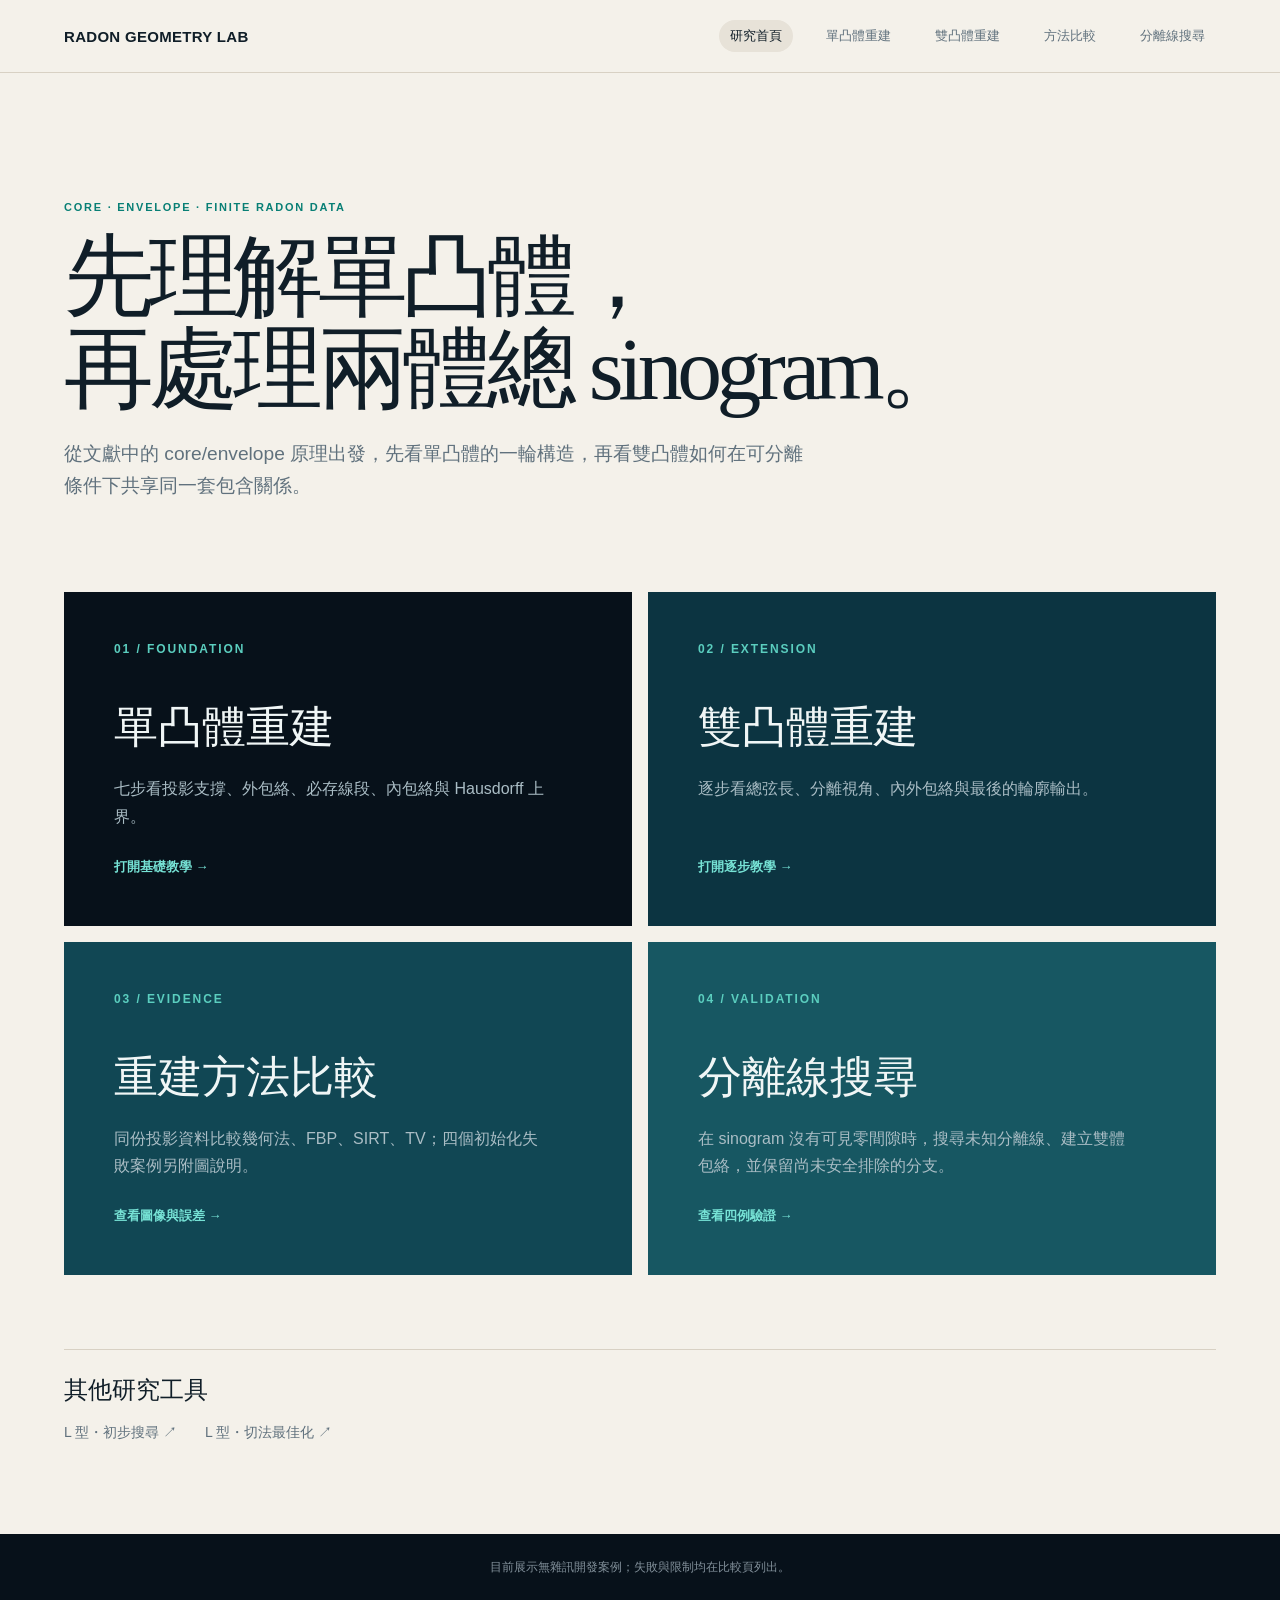
==== commit 81eefa95: "Add separator-search validation to research path" ====
--- a/index.html
+++ b/index.html
@@ -17,6 +17,7 @@
       <a href="single/index.html">單凸體重建</a>
       <a href="tutorial/index.html">雙凸體重建</a>
       <a href="results/index.html">方法比較</a>
+      <a href="separator/index.html">分離線搜尋</a>
     </nav>
   </header>
   <main>
@@ -44,6 +45,12 @@
         <p>同份投影資料比較幾何法、FBP、SIRT、TV；四個初始化失敗案例另附圖說明。</p>
         <span class="go">查看圖像與誤差 →</span>
       </a>
+      <a href="separator/index.html">
+        <span class="number">04 / VALIDATION</span>
+        <h2>分離線搜尋</h2>
+        <p>在 sinogram 沒有可見零間隙時，搜尋未知分離線、建立雙體包絡，並保留尚未安全排除的分支。</p>
+        <span class="go">查看四例驗證 →</span>
+      </a>
     </section>
     <section id="other" class="other">
       <h2>其他研究工具</h2>
--- a/home.css
+++ b/home.css
@@ -23,10 +23,11 @@
 h1, h2, h3, p { margin-top: 0; }
 h1 { max-width: 1050px; margin-bottom: 22px; font-family: Georgia, "Noto Serif TC", serif; font-size: clamp(44px, 7vw, 98px); font-weight: 500; line-height: 1.03; letter-spacing: -.06em; }
 .hero > p:last-child { max-width: 740px; margin-bottom: 0; color: var(--muted); font-size: clamp(16px, 1.5vw, 20px); line-height: 1.7; }
-.focus { display: grid; grid-template-columns: repeat(3, minmax(0, 1fr)); gap: 16px; }
+.focus { display: grid; grid-template-columns: repeat(2, minmax(0, 1fr)); gap: 16px; }
 .focus a { display: flex; flex-direction: column; min-height: 310px; padding: clamp(26px, 4vw, 50px); background: var(--dark); color: #f0f6f6; text-decoration: none; }
 .focus a:nth-child(2) { background: #0c3441; }
 .focus a:nth-child(3) { background: #114754; }
+.focus a:nth-child(4) { background: #175762; }
 .number { color: #5bcebf; font-size: 12px; font-weight: 800; letter-spacing: .16em; }
 .focus h2 { margin: 42px 0 18px; font-family: Georgia, "Noto Serif TC", serif; font-size: clamp(30px, 3.4vw, 48px); font-weight: 500; }
 .focus p { max-width: 430px; margin-bottom: 28px; color: #aabdc5; line-height: 1.7; }
@@ -43,5 +44,5 @@
   .focus a { min-height: 255px; }
   .focus h2 { margin-top: 25px; }
 }
-@media (max-width: 980px) and (min-width: 701px) { .focus { grid-template-columns: 1fr 1fr; } .focus a:last-child { grid-column: 1 / -1; } }
+@media (max-width: 980px) and (min-width: 701px) { .focus { grid-template-columns: 1fr 1fr; } }
 @media (prefers-reduced-motion: reduce) { html { scroll-behavior: auto; } }
